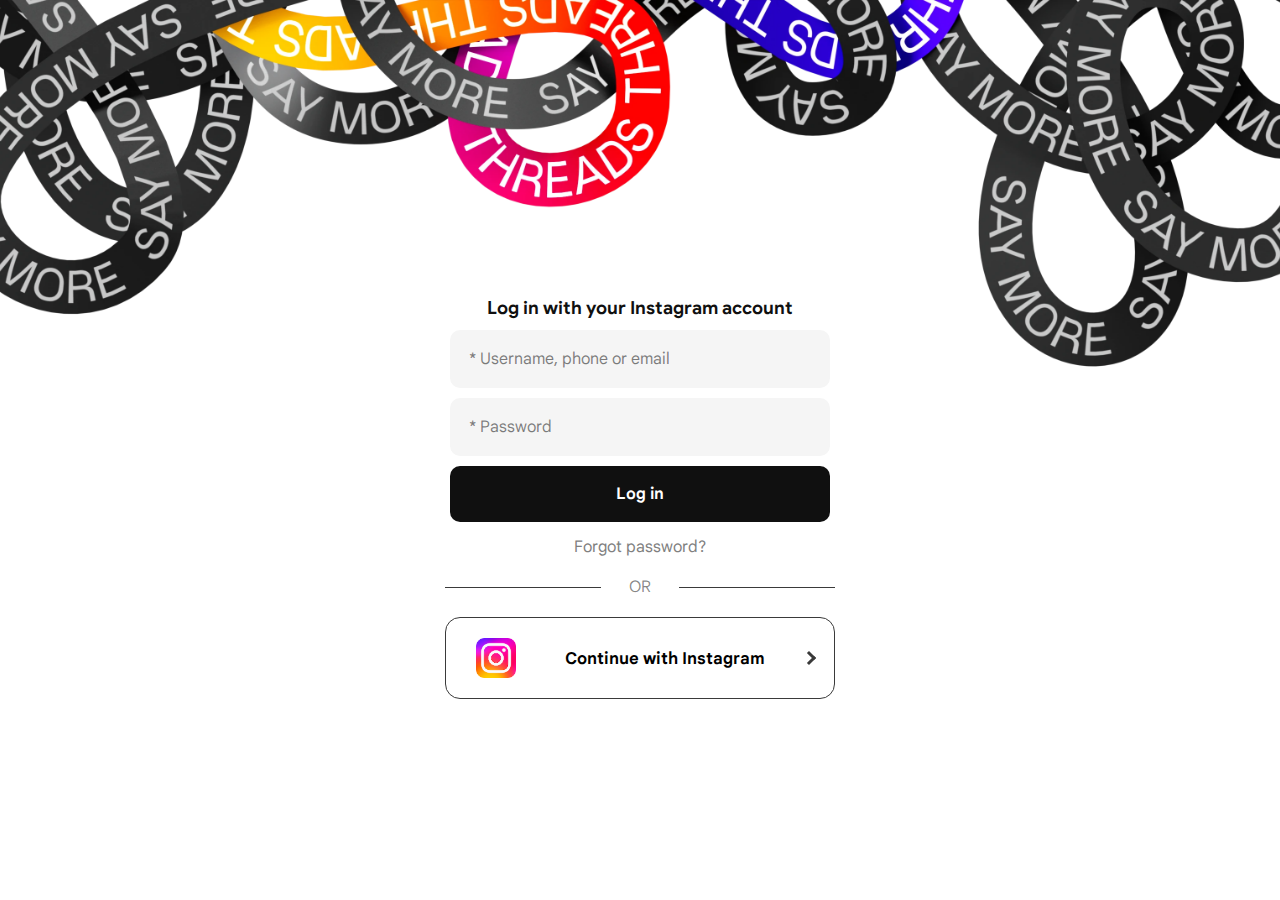
==== index.html @ 30b2ff73 "PTUDW_2024" ====
<!DOCTYPE html>
<html lang="en">

<head>
    <meta charset="UTF-8">
    <meta name="viewport" content="width=device-width, initial-scale=1.0">
    <link rel="shortcut icon" href="./assets/favicon.ico" type="image/x-icon">
    <link rel="stylesheet" href="styles.css">
    <title>Login</title>
</head>

<body>
    <div class="container">
        <p class="head">Log in with your Instagram account</p>
        <div class="login">
            <input name="email" type="email" class="email" placeholder="* Username, phone or email">
            <input name="password" type="password" class="pass" placeholder="* Password">
            <button class="login-btn">Log in</button>

            <a href="#" class="forgot">Forgot password?</a>

            <div class="or">
                <a>OR</a>
            </div>

            <div class="insta">
                <img src="./assets/instagram.png" alt="Instagram">
                <a href="https://www.instagram.com/accounts/login/?hl=en" target="_blank">Continue with Instagram</a>
                <div class="nxt"></div>
            </div>

        </div>
    </div>
</body>

</html>
---- styles.css ----
@font-face{
    font-family: "Product Sans";
    src: url("./assets/googlesans.woff2");
}

*{
    margin: 0;
    padding: 0;
    box-sizing: border-box;
    transition: all 0.3s ease-in-out;
    font-family: "Product Sans";
}

body {
    min-height: 100vh;
    display: flex;
    align-items: center;
    justify-content: center;
    flex-direction: column;
    /* background-color: rgb(16,16,16); */
    background-color: rgb(255, 255, 255);
    background-image: url("./assets/background.webp");
    background-position: top;
    background-size: 117%;
    background-repeat: no-repeat;
}

.container {
    display: flex;
    align-items: center;
    justify-content: center;
    flex-direction: column;
    padding: 10px;
    height: 500px;
}

.container p {
    font-family: "Product Sans", sans-serif;
    color: rgb(16, 16, 16);
    font-size: 18px;
    margin-top: 6rem;
    margin-bottom: 6px;
    text-align: center;
    font-weight: bold;
}

.container .login {
    display: flex;
    align-items: center;
    justify-content: center;
    flex-direction: column;
}

.container .login input {
    padding: 18px;
    background-color: rgb(245, 245, 245);
    width: 380px;
    color: black;
    outline: none;
    border: 0.01rem solid transparent;
    margin: 5px;
    font-size: 16px;
    border-radius: 10px;
}

.container .login input::placeholder {
    color: rgba(0, 0, 0, 0.5);
}

.container .login input:hover, 
.container .login input:focus {
    border: 0.01rem solid gray;
}

.container .login button {
    padding: 18px;
    width: 380px;
    outline: none;
    border: none;
    margin: 5px;
    font-size: 16px;
    border-radius: 10px;
    font-weight: bold;
    color: rgb(255, 255, 255);
    cursor: pointer;
    background-color: rgb(16, 16, 16);
}

.container .login .forgot {
    margin-top: 10px;
    color: gray;
    font-size: 1rem;
    text-decoration: none;
}

.container .login .or {
    margin-top: 20px;
    display: flex;
    align-items: center;
    justify-content: space-between;
    width: 100%;
}

.container .login .or a{
    color: rgba(0, 0, 0, 0.48);
    margin: 0 10px;
}

.container .login .or::before, .container .login .or::after{
    content: "";
    width: 40%;
    height: 0.01rem;
    background-color: rgb(58, 58, 58);
}

.container .login .insta {
    margin-top: 20px;
    cursor: pointer;
    display: flex;
    align-items: center;
    justify-content: space-between;
    border-radius: 15px;
    width: 100%;
    border: 1px solid rgb(58, 58, 58);
    padding: 20px;
}

.container .login .insta img {
    margin: 0 10px; 
    width: 40px;
    height: 40px;
}

.container .login .insta a {
    margin: 0;
    color: black;
    font-size: 1.03rem;
    font-weight: bold;
    text-decoration: none;
}
.container .login .insta .nxt {
    height: 10px;
    width: 10px;
    border-right: 3px solid rgb(58, 58, 58);
    border-top: 3px solid rgb(58, 58, 58);
    transform: rotate(45deg);
}

@media screen and (max-width: 768px) {
    .container {
        height: 100%;
    }
    body{
        background-image: none;
    }
    .qr_section {
        display: none;
    }
    
}
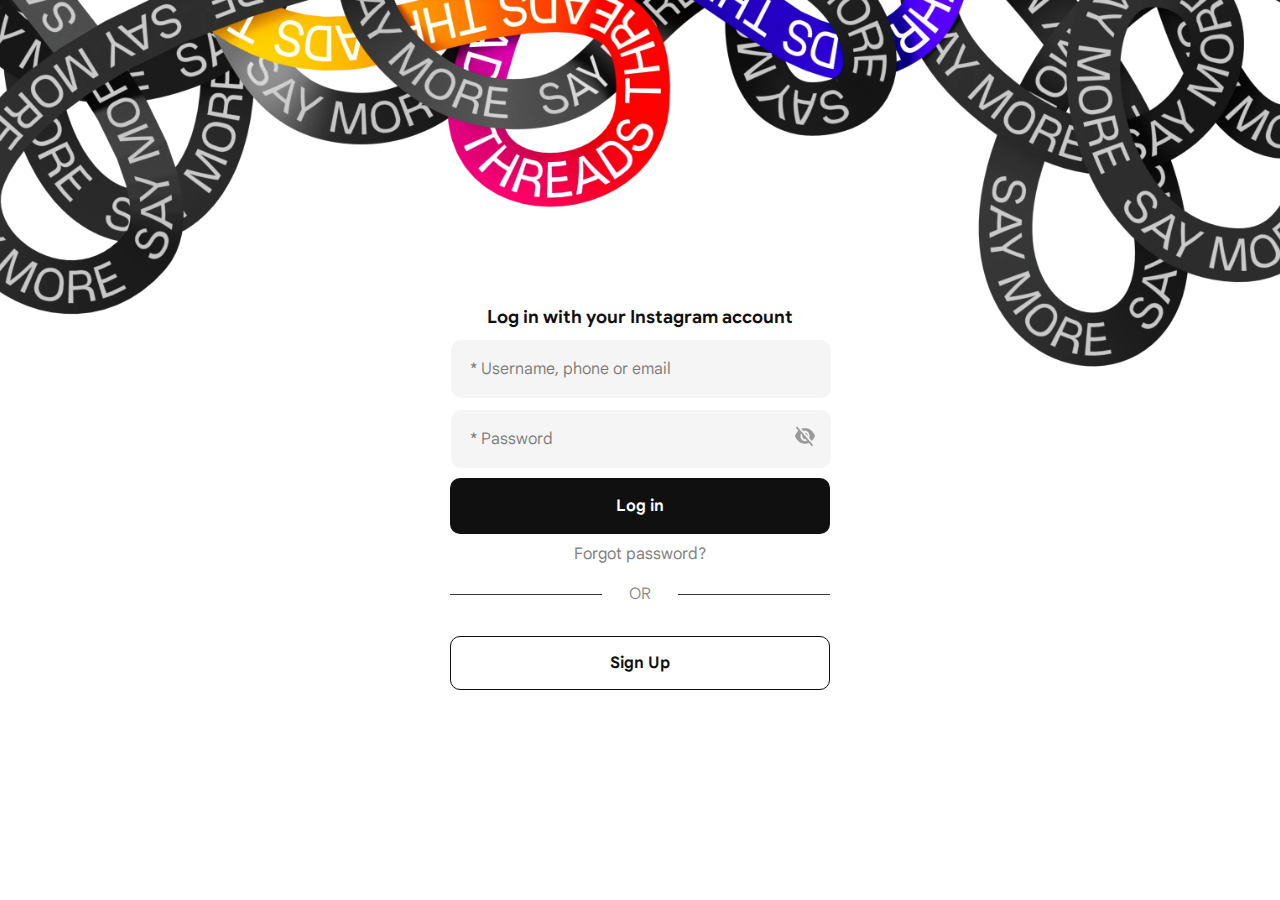
==== commit 02232b68: "add show_pass icon" ====
--- a/index.html
+++ b/index.html
@@ -13,24 +13,69 @@
     <div class="container">
         <p class="head">Log in with your Instagram account</p>
         <div class="login">
-            <input name="email" type="email" class="email" placeholder="* Username, phone or email">
-            <input name="password" type="password" class="pass" placeholder="* Password">
+            <!-- Container cho input email -->
+            <div class="input-container">
+                <input name="email" type="email" class="input-field" placeholder="* Username, phone or email">
+            </div>
+
+            <!-- Container cho input mật khẩu và icon -->
+            <div class="input-container password-container">
+                <input name="password" type="password" class="input-field" placeholder="* Password">
+                <span class="toggle-password">
+                    <img src="./assets/eye-close.png" alt="Show Password" id="togglePassword">
+                </span>
+            </div>
+
             <button class="login-btn">Log in</button>
-
             <a href="#" class="forgot">Forgot password?</a>
 
             <div class="or">
                 <a>OR</a>
             </div>
+        </div>
 
-            <div class="insta">
-                <img src="./assets/instagram.png" alt="Instagram">
-                <a href="https://www.instagram.com/accounts/login/?hl=en" target="_blank">Continue with Instagram</a>
-                <div class="nxt"></div>
-            </div>
-
+        <div class="signup">
+            <button class="signup-btn">Sign Up</button>
         </div>
     </div>
+
+    <script>
+        const emailInput = document.querySelector('.input-field[name="email"]');
+        const passwordInput = document.querySelector('.input-field[name="password"]');
+        const loginButton = document.querySelector('.login-btn');
+        const togglePassword = document.querySelector('#togglePassword');
+
+        // Ẩn/hiện mật khẩu
+        togglePassword.addEventListener('click', () => {
+            const isPasswordHidden = passwordInput.type === 'password';
+            passwordInput.type = isPasswordHidden ? 'text' : 'password';
+            togglePassword.src = isPasswordHidden ? './assets/eye-open.png' : './assets/eye-close.png';
+        });
+
+        // Kiểm tra đầu vào và đăng nhập
+        loginButton.addEventListener('click', () => {
+            const email = emailInput.value.trim();
+            const password = passwordInput.value.trim();
+
+            if (!email || !password) {
+                alert('Vui lòng nhập email và mật khẩu.');
+                emailInput.classList.add('input-error');
+                passwordInput.classList.add('input-error');
+                return;
+            }
+
+            const emailRegex = /^[^\s@]+@[^\s@]+\.[^\s@]+$/;
+            if (!emailRegex.test(email)) {
+                alert('Vui lòng nhập email hợp lệ.');
+                emailInput.classList.add('input-error');
+                return;
+            }
+
+            emailInput.classList.remove('input-error');
+            passwordInput.classList.remove('input-error');
+            alert('Đăng nhập thành công!');
+        });
+    </script>
 </body>
 
-</html>+</html>
--- a/styles.css
+++ b/styles.css
@@ -17,7 +17,6 @@
     align-items: center;
     justify-content: center;
     flex-direction: column;
-    /* background-color: rgb(16,16,16); */
     background-color: rgb(255, 255, 255);
     background-image: url("./assets/background.webp");
     background-position: top;
@@ -51,10 +50,17 @@
     flex-direction: column;
 }
 
+/* Container cho input mật khẩu và icon */
+.password-container {
+    position: relative;
+    width: 380px;
+}
+
+/* Input email và mật khẩu */
 .container .login input {
     padding: 18px;
     background-color: rgb(245, 245, 245);
-    width: 380px;
+    width: 100%;
     color: black;
     outline: none;
     border: 0.01rem solid transparent;
@@ -63,6 +69,7 @@
     border-radius: 10px;
 }
 
+/* Placeholder của input */
 .container .login input::placeholder {
     color: rgba(0, 0, 0, 0.5);
 }
@@ -72,20 +79,62 @@
     border: 0.01rem solid gray;
 }
 
+/* Định dạng container của input */
+.input-container {
+    position: relative;
+    width: 380px;
+    margin: 5px auto;
+}
+
+/* Định dạng input chung cho username và password */
+.container .login .input-field {
+    padding: 18px;
+    background-color: rgb(245, 245, 245);
+    width: 100%; 
+    color: black;
+    outline: none;
+    border: 0.01rem solid transparent;
+    font-size: 16px;
+    border-radius: 10px;
+    margin: 1px; 
+}
+
+/* Định dạng icon mắt cho input mật khẩu */
+.toggle-password {
+    position: absolute;
+    top: 50%;
+    right: 15px;
+    transform: translateY(-50%);
+    cursor: pointer;
+    opacity: 0.6;
+    transition: opacity 0.3s;
+}
+
+.toggle-password img {
+    width: 20px;
+    height: 20px;
+}
+
+.toggle-password:hover {
+    opacity: 1;
+}
+
+/* Button đăng nhập */
 .container .login button {
     padding: 18px;
     width: 380px;
     outline: none;
     border: none;
-    margin: 5px;
     font-size: 16px;
     border-radius: 10px;
     font-weight: bold;
     color: rgb(255, 255, 255);
     cursor: pointer;
     background-color: rgb(16, 16, 16);
-}
-
+    margin-top: 4px;
+}
+
+/* Quên mật khẩu */
 .container .login .forgot {
     margin-top: 10px;
     color: gray;
@@ -93,68 +142,67 @@
     text-decoration: none;
 }
 
+
+/* Giao diện "OR" */
 .container .login .or {
     margin-top: 20px;
+    margin-bottom: 2rem;
     display: flex;
     align-items: center;
     justify-content: space-between;
     width: 100%;
 }
 
-.container .login .or a{
+.container .login .or a {
     color: rgba(0, 0, 0, 0.48);
     margin: 0 10px;
 }
 
-.container .login .or::before, .container .login .or::after{
+.container .login .or::before,
+.container .login .or::after {
     content: "";
     width: 40%;
     height: 0.01rem;
     background-color: rgb(58, 58, 58);
 }
 
-.container .login .insta {
+/* Button Sign Up */
+.signup-container {
+    display: flex;
+    align-items: center;
+    justify-content: center;
+    flex-direction: column;
     margin-top: 20px;
+    width: 100%;
+}
+
+.signup-btn {
+    padding: 16px;
+    width: 380px;
+    outline: transparent solid 2px;
+    border: 1px solid currentcolor;
+    font-size: 16px;
+    border-radius: 10px;
+    font-weight: bold;
+    color: rgb(16, 16, 16);
     cursor: pointer;
-    display: flex;
-    align-items: center;
-    justify-content: space-between;
-    border-radius: 15px;
-    width: 100%;
-    border: 1px solid rgb(58, 58, 58);
-    padding: 20px;
-}
-
-.container .login .insta img {
-    margin: 0 10px; 
-    width: 40px;
-    height: 40px;
-}
-
-.container .login .insta a {
-    margin: 0;
-    color: black;
-    font-size: 1.03rem;
-    font-weight: bold;
-    text-decoration: none;
-}
-.container .login .insta .nxt {
-    height: 10px;
-    width: 10px;
-    border-right: 3px solid rgb(58, 58, 58);
-    border-top: 3px solid rgb(58, 58, 58);
-    transform: rotate(45deg);
-}
-
+    background-color: rgb(255, 255, 255);
+    transition: background-color 0.3s ease;
+}
+
+.signup-btn:hover {
+    background-color: rgba(0, 0, 0, 0.05);
+}
+
+/* Responsive */
 @media screen and (max-width: 768px) {
     .container {
         height: 100%;
     }
-    body{
+    body {
         background-image: none;
     }
     .qr_section {
         display: none;
     }
-    
-}+}
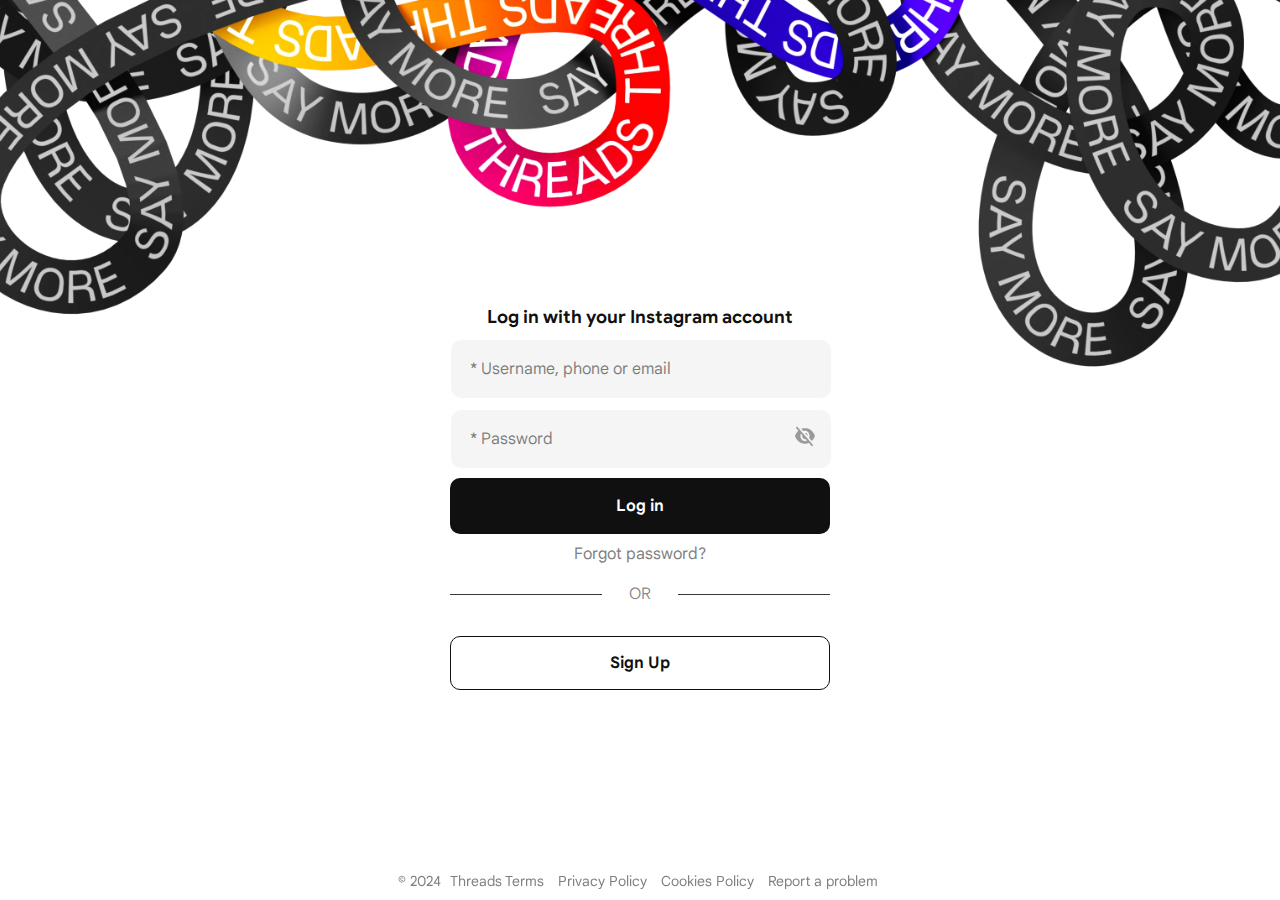
==== commit 05689d5b: "add footer" ====
--- a/index.html
+++ b/index.html
@@ -39,6 +39,16 @@
         </div>
     </div>
 
+    <div class="footer">
+        <p>© 2024
+            <a href="#" class="footer-link">Threads Terms</a>
+            <a href="#" class="footer-link">Privacy Policy</a>
+            <a href="#" class="footer-link">Cookies Policy</a>
+            <a href="#" class="footer-link">Report a problem</a>
+        </p>
+    </div>
+      
+
     <script>
         const emailInput = document.querySelector('.input-field[name="email"]');
         const passwordInput = document.querySelector('.input-field[name="password"]');
--- a/styles.css
+++ b/styles.css
@@ -192,6 +192,36 @@
 
 .signup-btn:hover {
     background-color: rgba(0, 0, 0, 0.05);
+}
+
+/* Định dạng footer */
+.footer {
+    width: 100%;
+    padding: 10px 0;
+    position: fixed;
+    bottom: 0;
+    text-align: center;
+    background-color: rgba(255, 255, 255, 0.9);
+    font-size: 14px;
+    color: rgb(16, 16, 16);
+}
+
+.footer p {
+    margin: 0;
+    font-family: "Product Sans", sans-serif;
+    color: gray;
+}
+
+/* Định dạng liên kết trong footer */
+.footer-link {
+    color: gray;
+    text-decoration: none;
+    margin: 0 5px;
+    transition: color 0.3s;
+}
+
+.footer-link:hover {
+    color: black;
 }
 
 /* Responsive */
